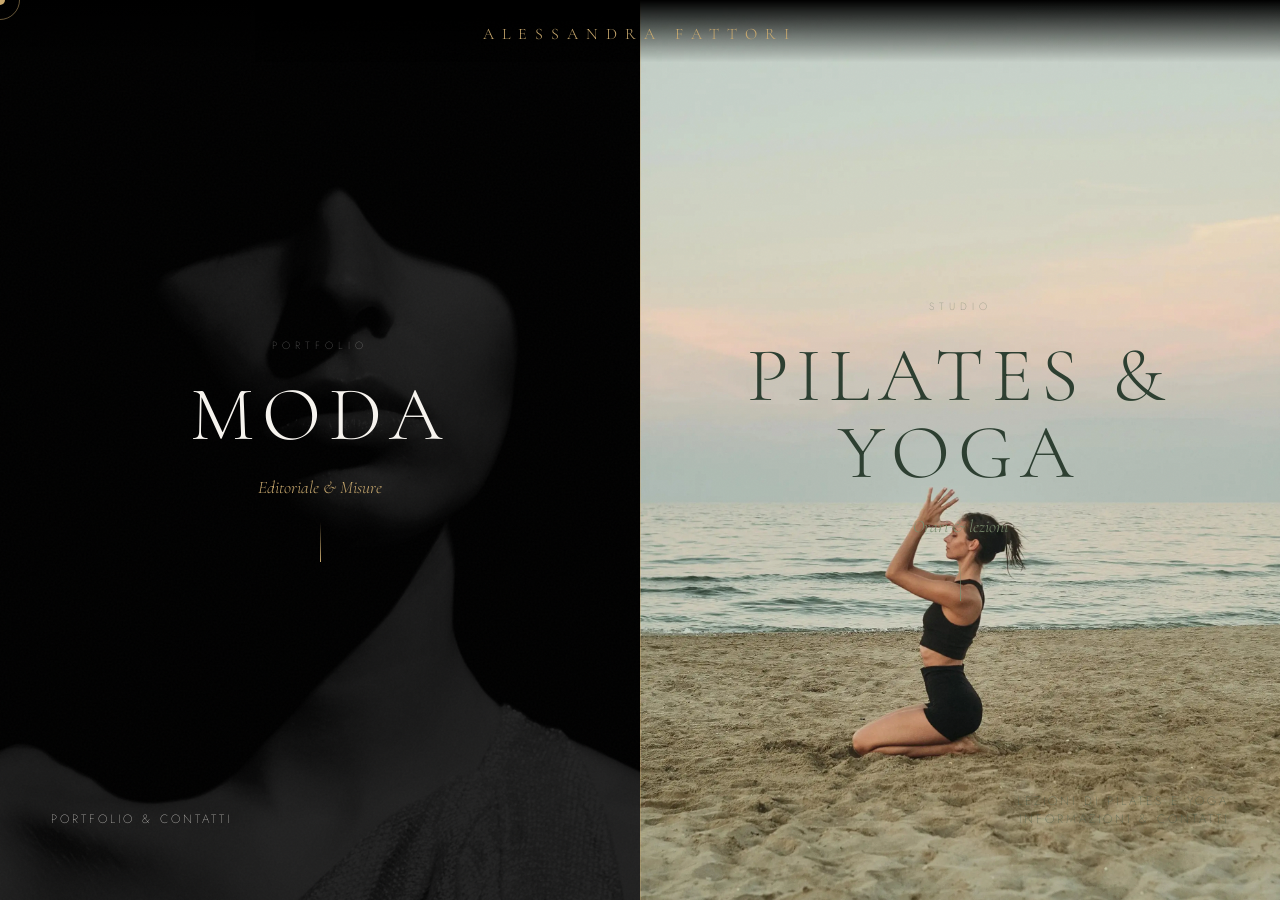
==== index.html @ 03ca9e57 "first commit" ====
<!DOCTYPE html>
<html lang="en">

<head>
  <meta charset="UTF-8">
  <meta name="viewport" content="width=device-width, initial-scale=1.0">
  <title>Alessandra Fattori</title>
  <link
    href="https://fonts.googleapis.com/css2?family=Cormorant+Garamond:ital,wght@0,300;0,400;1,300;1,400&family=Jost:wght@200;300;400&display=swap"
    rel="stylesheet">
  <link rel="stylesheet" href="style.css">
</head>

<body>

  <div class="load-mask"></div>
  <div class="grain"></div>
  <div class="cursor" id="cursor"></div>
  <div class="cursor-ring" id="cursorRing"></div>

  <div class="top-strip">
    <span class="top-name">Alessandra Fattori</span>
  </div>

  <div class="container">
    <!-- Fashion -->
    <a href="fashion/index.html" class="side fashion">
      <div class="bg-shape"></div>
      <div class="bg-shape bg-shape-2"></div>
      <div class="hover-bar"></div>
      <div class="side-content">
        <span class="name-tag">Portfolio</span>
        <h1>Moda</h1>
        <span class="side-sub">Editoriale &amp; Misure</span>
        <div class="arrow-cta">
          <div class="arrow-line"></div>
        </div>
      </div>
      <div class="corner-tag">Portfolio &amp; Contatti</div>
    </a>

    <div class="divider"></div>

    <!-- Wellness -->
    <a href="wellness/index.html" class="side wellness">
      <div class="bg-shape"></div>
      <div class="hover-bar"></div>
      <div class="side-content">
        <span class="name-tag">Studio</span>
        <h1>Pilates &amp; Yoga</h1>
        <span class="side-sub">Orari &amp; lezioni</span>
        <div class="arrow-cta">
          <div class="arrow-line"></div>
        </div>
      </div>
      <div class="corner-tag">Lezioni di Pilates e Yoga <br> Informazioni &amp; Contatti</div>
    </a>
  </div>

  <script>
    const cursor = document.getElementById('cursor');
    const ring = document.getElementById('cursorRing');
    let mx = 0, my = 0, rx = 0, ry = 0;

    // Check if device is touch-enabled
    const isTouchDevice = 'ontouchstart' in window || navigator.maxTouchPoints > 0;

    if (!isTouchDevice) {
      document.addEventListener('mousemove', e => {
        mx = e.clientX;
        my = e.clientY;
        cursor.style.left = mx + 'px';
        cursor.style.top = my + 'px';
      });

      function animateRing() {
        rx += (mx - rx) * 0.12;
        ry += (my - ry) * 0.12;
        ring.style.left = rx + 'px';
        ring.style.top = ry + 'px';
        requestAnimationFrame(animateRing);
      }
      animateRing();

      document.querySelectorAll('a').forEach(el => {
        el.addEventListener('mouseenter', () => {
          cursor.style.width = '20px';
          cursor.style.height = '20px';
          ring.style.width = '70px';
          ring.style.height = '70px';
        });
        el.addEventListener('mouseleave', () => {
          cursor.style.width = '10px';
          cursor.style.height = '10px';
          ring.style.width = '40px';
          ring.style.height = '40px';
        });
      });
    } else {
      // Completely remove cursor elements if on mobile
      cursor.style.display = 'none';
      ring.style.display = 'none';
    }
  </script>
</body>

</html>
---- style.css ----
*,
    *::before,
    *::after {
        box-sizing: border-box;
        margin: 0;
        padding: 0;
    }

    :root {
        --black: #0a0a0a;
        --white: #f7f4ef;
        --sage: #7a8c6e;
        --sage-light: #c4ceba;
        --gold: #c9a96e;
    }

    html,
    body {
        height: 100%;
        overflow: hidden;
        cursor: none;
    }

    /* Custom cursor */
    .cursor {
        position: fixed;
        width: 10px;
        height: 10px;
        background: var(--gold);
        border-radius: 50%;
        pointer-events: none;
        z-index: 9999;
        transform: translate(-50%, -50%);
        transition: transform 0.1s, width 0.3s, height 0.3s, opacity 0.3s;
        mix-blend-mode: difference;
    }

    .cursor-ring {
        position: fixed;
        width: 40px;
        height: 40px;
        border: 1px solid rgba(201, 169, 110, 0.5);
        border-radius: 50%;
        pointer-events: none;
        z-index: 9998;
        transform: translate(-50%, -50%);
        transition: transform 0.15s ease-out, width 0.4s, height 0.4s;
    }

    body:hover .cursor {
        opacity: 1;
    }

    /* Container */
    .container {
        display: flex;
        height: 100vh;
        width: 100vw;
        position: relative;
    }

    /* Divider line */
    .divider {
        position: absolute;
        left: 50%;
        top: 0;
        bottom: 0;
        width: 1px;
        background: rgba(201, 169, 110, 0.4);
        z-index: 10;
        transform: scaleY(0);
        transform-origin: top;
        animation: dividerGrow 1.2s cubic-bezier(0.77, 0, 0.175, 1) 0.4s forwards;
    }

    @keyframes dividerGrow {
        to {
            transform: scaleY(1);
        }
    }

    /* Sides */
    .side {
        flex: 1;
        display: flex;
        align-items: center;
        justify-content: center;
        text-decoration: none;
        position: relative;
        overflow: hidden;
        transition: flex ease-in-out 0.75s
    }

    .side:hover {
        flex: 1.15;
    }

    /* Fashion side */
    .fashion {
        background: var(--black);
        background-image: url("assets/fashion/work/10.webp");
        background-size: cover;
        background-blend-mode: soft-light;
        background-position-x: center;
    }

    /* Wellness side */
    .wellness {
        background: var(--white);
        background-image: url("assets/wellness/gallery/bg.webp");
        background-size: cover;
        background-position-y: center;
    }

    /* Animated background shapes */
    .bg-shape {
        position: absolute;
        border-radius: 50%;
        pointer-events: none;
        opacity: 0;
        animation: shapeFloat 8s ease-in-out infinite;
    }

    .fashion .bg-shape {
        width: 300px;
        height: 300px;
        border: 1px solid rgba(201, 169, 110, 0.08);
        top: 10%;
        left: 10%;
        animation-delay: 1s;
    }

    .fashion .bg-shape-2 {
        width: 200px;
        height: 200px;
        border: 1px solid rgba(201, 169, 110, 0.05);
        bottom: 15%;
        right: 15%;
        animation-delay: 3s;
    }

    .wellness .bg-shape {
        width: 350px;
        height: 350px;
        border: 1px solid rgba(122, 140, 110, 0.12);
        bottom: 5%;
        right: 5%;
        animation-delay: 2s;
    }

    @keyframes shapeFloat {
        0% {
            opacity: 0;
            transform: scale(0.8) rotate(0deg);
        }

        20% {
            opacity: 1;
        }

        50% {
            transform: scale(1.1) rotate(10deg);
        }

        80% {
            opacity: 1;
        }

        100% {
            opacity: 0;
            transform: scale(0.8) rotate(20deg);
        }
    }

    /* Content */
    .side-content {
        position: relative;
        z-index: 2;
        display: flex;
        flex-direction: column;
        align-items: center;
        gap: 1.5rem;
        text-align: center;
    }

    /* Name on top - shared */
    .name-tag {
        font-family: 'Jost', sans-serif;
        font-weight: 200;
        font-size: 0.65rem;
        letter-spacing: 5px;
        text-transform: uppercase;
        opacity: 0;
        animation: fadeUp 1s ease 0.8s forwards;
    }

    .fashion .name-tag {
        color: rgba(247, 244, 239, 0.4);
    }

    .wellness .name-tag {
        color: rgba(74, 93, 78, 0.5);
    }

    /* Main title */
    .side h1 {
        font-family: 'Cormorant Garamond', serif;
        font-weight: 300;
        font-size: clamp(3rem, 6vw, 5.5rem);
        letter-spacing: 8px;
        text-transform: uppercase;
        line-height: 1;
        opacity: 0;
        animation: fadeUp 1s ease 1s forwards;
    }

    .fashion h1 {
        color: var(--white);
    }

    .wellness h1 {
        color: #2c3e30;
    }

    /* Italic subtitle */
    .side-sub {
        font-family: 'Cormorant Garamond', serif;
        font-style: italic;
        font-weight: 300;
        font-size: clamp(0.9rem, 1.5vw, 1.1rem);
        opacity: 0;
        animation: fadeUp 1s ease 1.2s forwards;
    }

    .fashion .side-sub {
        color: var(--gold);
    }

    .wellness .side-sub {
        color: var(--sage);
    }

    /* Arrow CTA */
    .arrow-cta {
        display: flex;
        flex-direction: column;
        align-items: center;
        gap: 8px;
        opacity: 0;
        animation: fadeUp 1s ease 1.5s forwards;
    }

    .arrow-line {
        width: 1px;
        height: 40px;
        background: linear-gradient(to bottom, transparent, currentColor);
        animation: arrowPulse 2s ease-in-out infinite 2s;
    }

    .fashion .arrow-line {
        color: var(--gold);
        background: linear-gradient(to bottom, transparent, var(--gold));
    }

    .wellness .arrow-line {
        color: var(--sage);
        background: linear-gradient(to bottom, transparent, var(--sage));
    }

    @keyframes arrowPulse {

        0%,
        100% {
            opacity: 0.4;
            transform: scaleY(1);
        }

        50% {
            opacity: 1;
            transform: scaleY(1.3);
        }
    }

    /* Corner tag */
    .corner-tag {
        position: absolute;
        font-family: 'Jost', sans-serif;
        font-weight: 200;
        font-size: 0.75rem;
        letter-spacing: 3px;
        text-transform: uppercase;
        opacity: 0;
        animation: fadeIn 1s ease 1.8s forwards;
    }

    .fashion .corner-tag {
        color: rgba(247, 244, 239, 0.75);
        bottom: 8%;
        left: 8%;
    }

    .wellness .corner-tag {
        color: rgba(74, 93, 78, 0.75);
        bottom: 8%;
        right: 8%;
        text-align: right;
    }

    /* Hover reveal bar */
    .hover-bar {
        position: absolute;
        bottom: 0;
        left: 0;
        right: 0;
        height: 3px;
        transform: scaleX(0);
        transition: transform 0.5s cubic-bezier(0.77, 0, 0.175, 1);
    }

    .fashion .hover-bar {
        background: var(--gold);
    }

    .wellness .hover-bar {
        background: var(--sage);
    }

    .side:hover .hover-bar {
        transform: scaleX(1);
    }

    /* Top name strip */
    .top-strip {
        position: fixed;
        top: 0;
        left: 0;
        right: 0;
        z-index: 100;
        display: flex;
        justify-content: center;
        padding: 1.5rem;
        pointer-events: none;
        background: linear-gradient(rgb(0, 0, 0) 0%, #0000 92%);
    }

    .top-name {
        font-family: 'Cormorant Garamond', serif;
        font-weight: 300;
        letter-spacing: 8px;
        text-transform: uppercase;
        color: var(--gold);
        opacity: 0;
        animation: fadeIn 1.5s ease 2s forwards;
        mix-blend-mode: difference;
        filter: invert(0);
    }

    @keyframes fadeUp {
        from {
            opacity: 0;
            transform: translateY(20px);
        }

        to {
            opacity: 1;
            transform: translateY(0);
        }
    }

    @keyframes fadeIn {
        from {
            opacity: 0;
        }

        to {
            opacity: 1;
        }
    }

    /* Grain overlay */
    .grain {
        position: fixed;
        inset: 0;
        pointer-events: none;
        z-index: 50;
        opacity: 0.025;
        background-image: url("data:image/svg+xml,%3Csvg viewBox='0 0 512 512' xmlns='http://www.w3.org/2000/svg'%3E%3Cfilter id='noise'%3E%3CfeTurbulence type='fractalNoise' baseFrequency='0.85' numOctaves='4' stitchTiles='stitch'/%3E%3C/filter%3E%3Crect width='100%25' height='100%25' filter='url(%23noise)'/%3E%3C/svg%3E");
    }

    /* Page load mask */
    .load-mask {
        position: fixed;
        inset: 0;
        background: var(--black);
        z-index: 200;
        animation: maskReveal 1s cubic-bezier(0.77, 0, 0.175, 1) 0.1s forwards;
    }

    @keyframes maskReveal {
        to {
            transform: translateY(-100%);
        }
    }

    @media (max-width: 900px) {

        html,
        body {
            overflow: auto;
            cursor: auto;
        }

        /* Allow scrolling if content overflows */

        .container {
            flex-direction: column;
            height: auto;
            min-height: 100vh;
        }

        .side {
            padding: 4rem 1rem;
            /* Give content space on mobile */
            min-height: 50vh;
            flex: 1;
        }

        /* Adjust Divider for Vertical Layout */
        .divider {
            width: 100%;
            height: 1px;
            left: 0;
            top: 50%;
            transform: scaleX(0);
            transform-origin: left;
        }

        @keyframes dividerGrow {
            to {
                transform: scaleX(1);
            }
        }

        /* Typography Refinements */
        .side h1 {
            font-size: clamp(2.5rem, 12vw, 4rem);
            letter-spacing: 4px;
        }

        .side-sub {
            font-size: 1rem;
        }

        /* Hide custom cursor on mobile/tablet */
        .cursor,
        .cursor-ring {
            display: none;
        }

        .side:hover {
            flex: 1;
            /* Disable the flex-expansion on mobile for better stability */
        }

        /* Adjust Corner Tags */
        .corner-tag {
            bottom: 2rem;
            left: 0;
            right: 0;
            text-align: center !important;
            width: 100%;
        }

        .top-strip {
            padding: 1rem;
            background: rgba(0, 0, 0, 0.1);
            backdrop-filter: blur(5px);
        }
    }

    /* Specific Tablet Optimization */
    @media (min-width: 600px) and (max-width: 900px) {
        .side {
            min-height: 50vh;
        }
    }
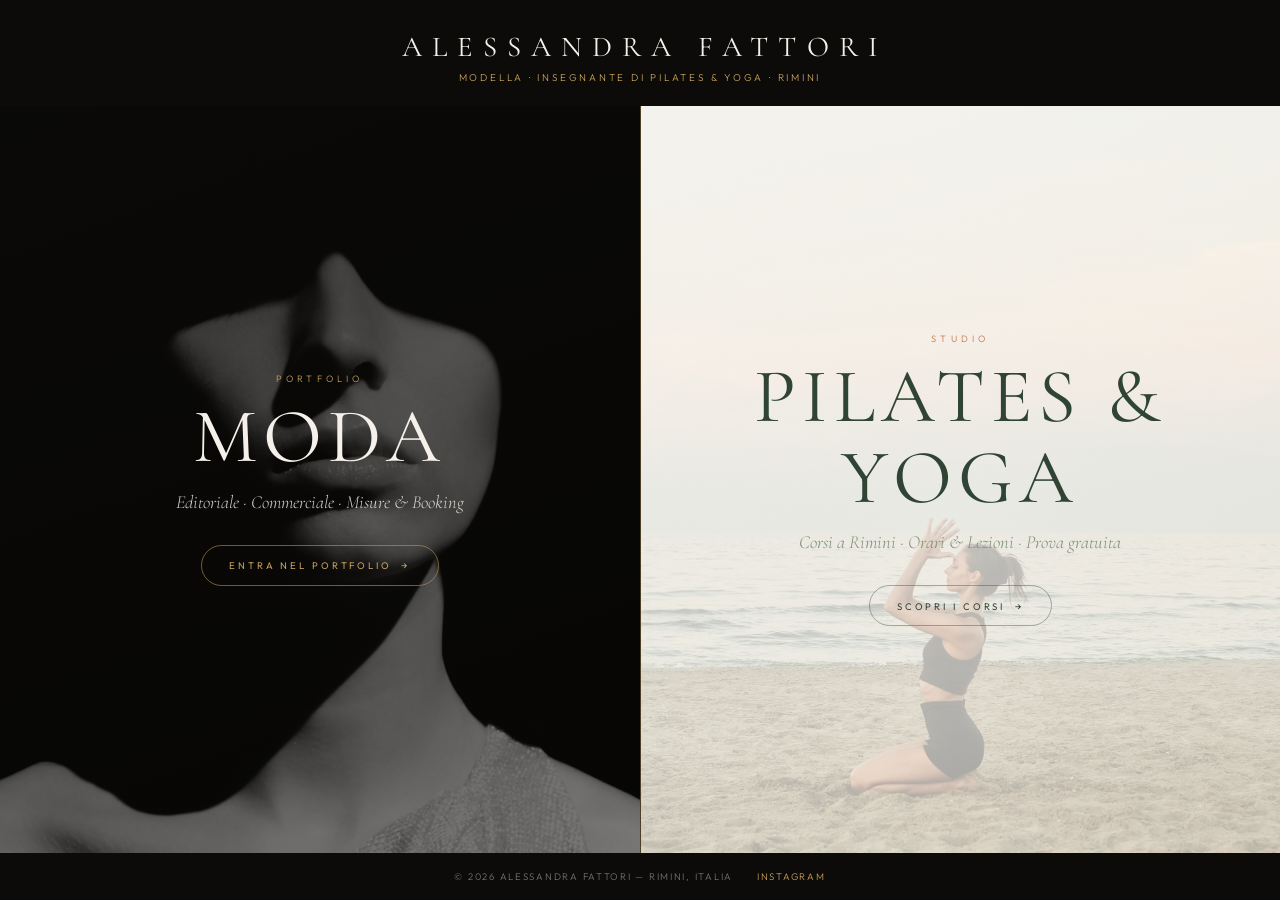
==== commit 39328d0b: "restyle and SEO" ====
--- a/index.html
+++ b/index.html
@@ -1,107 +1,112 @@
 <!DOCTYPE html>
-<html lang="en">
+<html lang="it">
 
 <head>
   <meta charset="UTF-8">
   <meta name="viewport" content="width=device-width, initial-scale=1.0">
-  <title>Alessandra Fattori</title>
+  <title>Alessandra Fattori | Modella & Lezioni di Pilates e Yoga a Rimini</title>
+  <meta name="description"
+    content="Alessandra Fattori: modella professionista e insegnante di Pilates e Yoga a Rimini. Sfoglia il portfolio moda o scopri corsi, orari e prenotazioni delle lezioni.">
+  <link rel="canonical" href="https://alessandrafattori.it/">
+  <meta name="theme-color" content="#0c0b09">
+
+  <!-- Open Graph / Social -->
+  <meta property="og:type" content="website">
+  <meta property="og:locale" content="it_IT">
+  <meta property="og:url" content="https://alessandrafattori.it/">
+  <meta property="og:title" content="Alessandra Fattori | Modella & Pilates e Yoga a Rimini">
+  <meta property="og:description"
+    content="Un profilo, due anime: portfolio moda e lezioni di Pilates e Yoga a Rimini. Scegli il tuo percorso.">
+  <meta property="og:image" content="https://alessandrafattori.it/assets/fashion/hero/7.webp">
+  <meta name="twitter:card" content="summary_large_image">
+
+  <link rel="icon"
+    href="data:image/svg+xml,%3Csvg xmlns='http://www.w3.org/2000/svg' viewBox='0 0 64 64'%3E%3Crect width='64' height='64' rx='14' fill='%230c0b09'/%3E%3Ctext x='32' y='42' font-family='Georgia,serif' font-size='30' fill='%23c6a15b' text-anchor='middle'%3EAF%3C/text%3E%3C/svg%3E">
+
+  <link rel="preconnect" href="https://fonts.googleapis.com">
+  <link rel="preconnect" href="https://fonts.gstatic.com" crossorigin>
   <link
-    href="https://fonts.googleapis.com/css2?family=Cormorant+Garamond:ital,wght@0,300;0,400;1,300;1,400&family=Jost:wght@200;300;400&display=swap"
+    href="https://fonts.googleapis.com/css2?family=Cormorant+Garamond:ital,wght@0,300;0,400;0,500;1,300;1,400&family=Outfit:wght@200;300;400;500&display=swap"
     rel="stylesheet">
   <link rel="stylesheet" href="style.css">
+
+  <script type="application/ld+json">
+  {
+    "@context": "https://schema.org",
+    "@graph": [
+      {
+        "@type": "WebSite",
+        "@id": "https://alessandrafattori.it/#website",
+        "url": "https://alessandrafattori.it/",
+        "name": "Alessandra Fattori",
+        "inLanguage": "it-IT"
+      },
+      {
+        "@type": "Person",
+        "@id": "https://alessandrafattori.it/#person",
+        "name": "Alessandra Fattori",
+        "url": "https://alessandrafattori.it/",
+        "jobTitle": ["Modella", "Insegnante di Pilates e Yoga"],
+        "knowsLanguage": ["it", "en"],
+        "homeLocation": {
+          "@type": "Place",
+          "address": {
+            "@type": "PostalAddress",
+            "addressLocality": "Rimini",
+            "addressRegion": "Emilia-Romagna",
+            "addressCountry": "IT"
+          }
+        },
+        "sameAs": ["https://www.instagram.com/alessandrafattori_/"]
+      }
+    ]
+  }
+  </script>
 </head>
 
 <body>
 
-  <div class="load-mask"></div>
-  <div class="grain"></div>
-  <div class="cursor" id="cursor"></div>
-  <div class="cursor-ring" id="cursorRing"></div>
+  <header class="brand">
+    <h1 class="brand-name">Alessandra Fattori</h1>
+    <p class="brand-tagline">Modella &middot; Insegnante di Pilates &amp; Yoga &middot; Rimini</p>
+  </header>
 
-  <div class="top-strip">
-    <span class="top-name">Alessandra Fattori</span>
-  </div>
+  <main class="split" aria-label="Scegli la sezione">
 
-  <div class="container">
-    <!-- Fashion -->
-    <a href="fashion/index.html" class="side fashion">
-      <div class="bg-shape"></div>
-      <div class="bg-shape bg-shape-2"></div>
-      <div class="hover-bar"></div>
-      <div class="side-content">
-        <span class="name-tag">Portfolio</span>
-        <h1>Moda</h1>
-        <span class="side-sub">Editoriale &amp; Misure</span>
-        <div class="arrow-cta">
-          <div class="arrow-line"></div>
-        </div>
-      </div>
-      <div class="corner-tag">Portfolio &amp; Contatti</div>
+    <!-- Moda -->
+    <a href="fashion/index.html" class="panel panel--fashion">
+      <span class="panel-bg" role="presentation"></span>
+      <span class="panel-veil" role="presentation"></span>
+      <span class="panel-content">
+        <span class="panel-kicker">Portfolio</span>
+        <span class="panel-title">Moda</span>
+        <span class="panel-sub">Editoriale &middot; Commerciale &middot; Misure &amp; Booking</span>
+        <span class="panel-cta">Entra nel portfolio<span class="panel-cta-arrow" aria-hidden="true">&rarr;</span></span>
+      </span>
     </a>
 
-    <div class="divider"></div>
+    <!-- Pilates & Yoga -->
+    <a href="wellness/index.html" class="panel panel--wellness">
+      <span class="panel-bg" role="presentation"></span>
+      <span class="panel-veil" role="presentation"></span>
+      <span class="panel-content">
+        <span class="panel-kicker">Studio</span>
+        <span class="panel-title">Pilates &amp; Yoga</span>
+        <span class="panel-sub">Corsi a Rimini &middot; Orari &amp; Lezioni &middot; Prova gratuita</span>
+        <span class="panel-cta">Scopri i corsi<span class="panel-cta-arrow" aria-hidden="true">&rarr;</span></span>
+      </span>
+    </a>
 
-    <!-- Wellness -->
-    <a href="wellness/index.html" class="side wellness">
-      <div class="bg-shape"></div>
-      <div class="hover-bar"></div>
-      <div class="side-content">
-        <span class="name-tag">Studio</span>
-        <h1>Pilates &amp; Yoga</h1>
-        <span class="side-sub">Orari &amp; lezioni</span>
-        <div class="arrow-cta">
-          <div class="arrow-line"></div>
-        </div>
-      </div>
-      <div class="corner-tag">Lezioni di Pilates e Yoga <br> Informazioni &amp; Contatti</div>
-    </a>
-  </div>
+  </main>
+
+  <footer class="home-footer">
+    <span>&copy; <span id="year">2026</span> Alessandra Fattori &mdash; Rimini, Italia</span>
+    <a href="https://www.instagram.com/alessandrafattori_/" rel="noopener" target="_blank">Instagram</a>
+  </footer>
 
   <script>
-    const cursor = document.getElementById('cursor');
-    const ring = document.getElementById('cursorRing');
-    let mx = 0, my = 0, rx = 0, ry = 0;
-
-    // Check if device is touch-enabled
-    const isTouchDevice = 'ontouchstart' in window || navigator.maxTouchPoints > 0;
-
-    if (!isTouchDevice) {
-      document.addEventListener('mousemove', e => {
-        mx = e.clientX;
-        my = e.clientY;
-        cursor.style.left = mx + 'px';
-        cursor.style.top = my + 'px';
-      });
-
-      function animateRing() {
-        rx += (mx - rx) * 0.12;
-        ry += (my - ry) * 0.12;
-        ring.style.left = rx + 'px';
-        ring.style.top = ry + 'px';
-        requestAnimationFrame(animateRing);
-      }
-      animateRing();
-
-      document.querySelectorAll('a').forEach(el => {
-        el.addEventListener('mouseenter', () => {
-          cursor.style.width = '20px';
-          cursor.style.height = '20px';
-          ring.style.width = '70px';
-          ring.style.height = '70px';
-        });
-        el.addEventListener('mouseleave', () => {
-          cursor.style.width = '10px';
-          cursor.style.height = '10px';
-          ring.style.width = '40px';
-          ring.style.height = '40px';
-        });
-      });
-    } else {
-      // Completely remove cursor elements if on mobile
-      cursor.style.display = 'none';
-      ring.style.display = 'none';
-    }
+    document.getElementById('year').textContent = new Date().getFullYear();
   </script>
 </body>
 
-</html>+</html>
--- a/style.css
+++ b/style.css
@@ -1,486 +1,330 @@
-    *,
-    *::before,
-    *::after {
-        box-sizing: border-box;
-        margin: 0;
-        padding: 0;
-    }
-
-    :root {
-        --black: #0a0a0a;
-        --white: #f7f4ef;
-        --sage: #7a8c6e;
-        --sage-light: #c4ceba;
-        --gold: #c9a96e;
-    }
-
-    html,
-    body {
-        height: 100%;
-        overflow: hidden;
-        cursor: none;
-    }
-
-    /* Custom cursor */
-    .cursor {
-        position: fixed;
-        width: 10px;
-        height: 10px;
-        background: var(--gold);
-        border-radius: 50%;
-        pointer-events: none;
-        z-index: 9999;
-        transform: translate(-50%, -50%);
-        transition: transform 0.1s, width 0.3s, height 0.3s, opacity 0.3s;
-        mix-blend-mode: difference;
-    }
-
-    .cursor-ring {
-        position: fixed;
-        width: 40px;
-        height: 40px;
-        border: 1px solid rgba(201, 169, 110, 0.5);
-        border-radius: 50%;
-        pointer-events: none;
-        z-index: 9998;
-        transform: translate(-50%, -50%);
-        transition: transform 0.15s ease-out, width 0.4s, height 0.4s;
-    }
-
-    body:hover .cursor {
-        opacity: 1;
-    }
-
-    /* Container */
-    .container {
-        display: flex;
-        height: 100vh;
-        width: 100vw;
-        position: relative;
-    }
-
-    /* Divider line */
-    .divider {
-        position: absolute;
-        left: 50%;
-        top: 0;
-        bottom: 0;
-        width: 1px;
-        background: rgba(201, 169, 110, 0.4);
-        z-index: 10;
-        transform: scaleY(0);
-        transform-origin: top;
-        animation: dividerGrow 1.2s cubic-bezier(0.77, 0, 0.175, 1) 0.4s forwards;
-    }
-
-    @keyframes dividerGrow {
-        to {
-            transform: scaleY(1);
-        }
-    }
-
-    /* Sides */
-    .side {
-        flex: 1;
-        display: flex;
-        align-items: center;
-        justify-content: center;
-        text-decoration: none;
-        position: relative;
-        overflow: hidden;
-        transition: flex ease-in-out 0.75s
-    }
-
-    .side:hover {
-        flex: 1.15;
-    }
-
-    /* Fashion side */
-    .fashion {
-        background: var(--black);
-        background-image: url("assets/fashion/work/10.webp");
-        background-size: cover;
-        background-blend-mode: soft-light;
-        background-position-x: center;
-    }
-
-    /* Wellness side */
-    .wellness {
-        background: var(--white);
-        background-image: url("assets/wellness/gallery/bg.webp");
-        background-size: cover;
-        background-position-y: center;
-    }
-
-    /* Animated background shapes */
-    .bg-shape {
-        position: absolute;
-        border-radius: 50%;
-        pointer-events: none;
-        opacity: 0;
-        animation: shapeFloat 8s ease-in-out infinite;
-    }
-
-    .fashion .bg-shape {
-        width: 300px;
-        height: 300px;
-        border: 1px solid rgba(201, 169, 110, 0.08);
-        top: 10%;
-        left: 10%;
-        animation-delay: 1s;
-    }
-
-    .fashion .bg-shape-2 {
-        width: 200px;
-        height: 200px;
-        border: 1px solid rgba(201, 169, 110, 0.05);
-        bottom: 15%;
-        right: 15%;
-        animation-delay: 3s;
-    }
-
-    .wellness .bg-shape {
-        width: 350px;
-        height: 350px;
-        border: 1px solid rgba(122, 140, 110, 0.12);
-        bottom: 5%;
-        right: 5%;
-        animation-delay: 2s;
-    }
-
-    @keyframes shapeFloat {
-        0% {
-            opacity: 0;
-            transform: scale(0.8) rotate(0deg);
-        }
-
-        20% {
-            opacity: 1;
-        }
-
-        50% {
-            transform: scale(1.1) rotate(10deg);
-        }
-
-        80% {
-            opacity: 1;
-        }
-
-        100% {
-            opacity: 0;
-            transform: scale(0.8) rotate(20deg);
-        }
-    }
-
-    /* Content */
-    .side-content {
-        position: relative;
-        z-index: 2;
-        display: flex;
-        flex-direction: column;
-        align-items: center;
-        gap: 1.5rem;
-        text-align: center;
-    }
-
-    /* Name on top - shared */
-    .name-tag {
-        font-family: 'Jost', sans-serif;
-        font-weight: 200;
-        font-size: 0.65rem;
-        letter-spacing: 5px;
-        text-transform: uppercase;
-        opacity: 0;
-        animation: fadeUp 1s ease 0.8s forwards;
-    }
-
-    .fashion .name-tag {
-        color: rgba(247, 244, 239, 0.4);
-    }
-
-    .wellness .name-tag {
-        color: rgba(74, 93, 78, 0.5);
-    }
-
-    /* Main title */
-    .side h1 {
-        font-family: 'Cormorant Garamond', serif;
-        font-weight: 300;
-        font-size: clamp(3rem, 6vw, 5.5rem);
-        letter-spacing: 8px;
-        text-transform: uppercase;
-        line-height: 1;
-        opacity: 0;
-        animation: fadeUp 1s ease 1s forwards;
-    }
-
-    .fashion h1 {
-        color: var(--white);
-    }
-
-    .wellness h1 {
-        color: #2c3e30;
-    }
-
-    /* Italic subtitle */
-    .side-sub {
-        font-family: 'Cormorant Garamond', serif;
-        font-style: italic;
-        font-weight: 300;
-        font-size: clamp(0.9rem, 1.5vw, 1.1rem);
-        opacity: 0;
-        animation: fadeUp 1s ease 1.2s forwards;
-    }
-
-    .fashion .side-sub {
-        color: var(--gold);
-    }
-
-    .wellness .side-sub {
-        color: var(--sage);
-    }
-
-    /* Arrow CTA */
-    .arrow-cta {
-        display: flex;
-        flex-direction: column;
-        align-items: center;
-        gap: 8px;
-        opacity: 0;
-        animation: fadeUp 1s ease 1.5s forwards;
-    }
-
-    .arrow-line {
-        width: 1px;
-        height: 40px;
-        background: linear-gradient(to bottom, transparent, currentColor);
-        animation: arrowPulse 2s ease-in-out infinite 2s;
-    }
-
-    .fashion .arrow-line {
-        color: var(--gold);
-        background: linear-gradient(to bottom, transparent, var(--gold));
-    }
-
-    .wellness .arrow-line {
-        color: var(--sage);
-        background: linear-gradient(to bottom, transparent, var(--sage));
-    }
-
-    @keyframes arrowPulse {
-
-        0%,
-        100% {
-            opacity: 0.4;
-            transform: scaleY(1);
-        }
-
-        50% {
-            opacity: 1;
-            transform: scaleY(1.3);
-        }
-    }
-
-    /* Corner tag */
-    .corner-tag {
-        position: absolute;
-        font-family: 'Jost', sans-serif;
-        font-weight: 200;
-        font-size: 0.75rem;
-        letter-spacing: 3px;
-        text-transform: uppercase;
-        opacity: 0;
-        animation: fadeIn 1s ease 1.8s forwards;
-    }
-
-    .fashion .corner-tag {
-        color: rgba(247, 244, 239, 0.75);
-        bottom: 8%;
-        left: 8%;
-    }
-
-    .wellness .corner-tag {
-        color: rgba(74, 93, 78, 0.75);
-        bottom: 8%;
-        right: 8%;
-        text-align: right;
-    }
-
-    /* Hover reveal bar */
-    .hover-bar {
-        position: absolute;
-        bottom: 0;
-        left: 0;
-        right: 0;
-        height: 3px;
-        transform: scaleX(0);
-        transition: transform 0.5s cubic-bezier(0.77, 0, 0.175, 1);
-    }
-
-    .fashion .hover-bar {
-        background: var(--gold);
-    }
-
-    .wellness .hover-bar {
-        background: var(--sage);
-    }
-
-    .side:hover .hover-bar {
-        transform: scaleX(1);
-    }
-
-    /* Top name strip */
-    .top-strip {
-        position: fixed;
-        top: 0;
-        left: 0;
-        right: 0;
-        z-index: 100;
-        display: flex;
-        justify-content: center;
-        padding: 1.5rem;
-        pointer-events: none;
-        background: linear-gradient(rgb(0, 0, 0) 0%, #0000 92%);
-    }
-
-    .top-name {
-        font-family: 'Cormorant Garamond', serif;
-        font-weight: 300;
-        letter-spacing: 8px;
-        text-transform: uppercase;
-        color: var(--gold);
-        opacity: 0;
-        animation: fadeIn 1.5s ease 2s forwards;
-        mix-blend-mode: difference;
-        filter: invert(0);
-    }
-
-    @keyframes fadeUp {
-        from {
-            opacity: 0;
-            transform: translateY(20px);
-        }
-
-        to {
-            opacity: 1;
-            transform: translateY(0);
-        }
-    }
-
-    @keyframes fadeIn {
-        from {
-            opacity: 0;
-        }
-
-        to {
-            opacity: 1;
-        }
-    }
-
-    /* Grain overlay */
-    .grain {
-        position: fixed;
-        inset: 0;
-        pointer-events: none;
-        z-index: 50;
-        opacity: 0.025;
-        background-image: url("data:image/svg+xml,%3Csvg viewBox='0 0 512 512' xmlns='http://www.w3.org/2000/svg'%3E%3Cfilter id='noise'%3E%3CfeTurbulence type='fractalNoise' baseFrequency='0.85' numOctaves='4' stitchTiles='stitch'/%3E%3C/filter%3E%3Crect width='100%25' height='100%25' filter='url(%23noise)'/%3E%3C/svg%3E");
-    }
-
-    /* Page load mask */
-    .load-mask {
-        position: fixed;
-        inset: 0;
-        background: var(--black);
-        z-index: 200;
-        animation: maskReveal 1s cubic-bezier(0.77, 0, 0.175, 1) 0.1s forwards;
-    }
-
-    @keyframes maskReveal {
-        to {
-            transform: translateY(-100%);
-        }
-    }
-
-    @media (max-width: 900px) {
-
-        html,
-        body {
-            overflow: auto;
-            cursor: auto;
-        }
-
-        /* Allow scrolling if content overflows */
-
-        .container {
-            flex-direction: column;
-            height: auto;
-            min-height: 100vh;
-        }
-
-        .side {
-            padding: 4rem 1rem;
-            /* Give content space on mobile */
-            min-height: 50vh;
-            flex: 1;
-        }
-
-        /* Adjust Divider for Vertical Layout */
-        .divider {
-            width: 100%;
-            height: 1px;
-            left: 0;
-            top: 50%;
-            transform: scaleX(0);
-            transform-origin: left;
-        }
-
-        @keyframes dividerGrow {
-            to {
-                transform: scaleX(1);
-            }
-        }
-
-        /* Typography Refinements */
-        .side h1 {
-            font-size: clamp(2.5rem, 12vw, 4rem);
-            letter-spacing: 4px;
-        }
-
-        .side-sub {
-            font-size: 1rem;
-        }
-
-        /* Hide custom cursor on mobile/tablet */
-        .cursor,
-        .cursor-ring {
-            display: none;
-        }
-
-        .side:hover {
-            flex: 1;
-            /* Disable the flex-expansion on mobile for better stability */
-        }
-
-        /* Adjust Corner Tags */
-        .corner-tag {
-            bottom: 2rem;
-            left: 0;
-            right: 0;
-            text-align: center !important;
-            width: 100%;
-        }
-
-        .top-strip {
-            padding: 1rem;
-            background: rgba(0, 0, 0, 0.1);
-            backdrop-filter: blur(5px);
-        }
-    }
-
-    /* Specific Tablet Optimization */
-    @media (min-width: 600px) and (max-width: 900px) {
-        .side {
-            min-height: 50vh;
-        }
-    }+/* ============================================================
+   Alessandra Fattori — Home (split landing)
+   Mobile-first · two identities: Moda (dark/gold) & Wellness (cream/sage)
+   ============================================================ */
+
+*,
+*::before,
+*::after {
+  box-sizing: border-box;
+  margin: 0;
+  padding: 0;
+}
+
+:root {
+  /* Moda */
+  --ink: #0c0b09;
+  --ivory: #f5f1ea;
+  --gold: #c6a15b;
+  /* Wellness */
+  --cream: #faf7f2;
+  --forest: #2f4432;
+  --sage: #7c8f74;
+  --terracotta: #c2764f;
+
+  --serif: 'Cormorant Garamond', Georgia, serif;
+  --sans: 'Outfit', system-ui, sans-serif;
+}
+
+html {
+  height: 100%;
+}
+
+body {
+  min-height: 100svh;
+  display: flex;
+  flex-direction: column;
+  font-family: var(--sans);
+  background: var(--ink);
+  color: var(--ivory);
+  -webkit-font-smoothing: antialiased;
+}
+
+/* ---------- Brand header ---------- */
+.brand {
+  padding: 1.4rem 1.25rem 1.1rem;
+  text-align: center;
+  animation: fadeDown 0.9s ease both;
+}
+
+.brand-name {
+  font-family: var(--serif);
+  font-weight: 400;
+  font-size: clamp(1.35rem, 4.5vw, 1.8rem);
+  letter-spacing: 0.35em;
+  text-transform: uppercase;
+  color: var(--ivory);
+  text-indent: 0.35em; /* compensa il letter-spacing per centrare */
+}
+
+.brand-tagline {
+  margin-top: 0.45rem;
+  font-size: 0.62rem;
+  font-weight: 300;
+  letter-spacing: 0.28em;
+  text-transform: uppercase;
+  color: var(--gold);
+}
+
+/* ---------- Split panels ---------- */
+.split {
+  flex: 1;
+  display: flex;
+  flex-direction: column;
+}
+
+.panel {
+  position: relative;
+  display: flex;
+  align-items: center;
+  justify-content: center;
+  min-height: max(300px, 38svh);
+  padding: 3rem 1.5rem;
+  overflow: hidden;
+  text-decoration: none;
+  isolation: isolate;
+  animation: panelIn 1s ease both;
+}
+
+.panel--wellness {
+  animation-delay: 0.15s;
+}
+
+.panel-bg {
+  position: absolute;
+  inset: 0;
+  z-index: -2;
+  background-size: cover;
+  background-position: center;
+  transform: scale(1.03);
+  transition: transform 1.2s cubic-bezier(0.22, 1, 0.36, 1);
+}
+
+.panel--fashion .panel-bg {
+  background-image: url("assets/fashion/work/10.webp");
+  background-position: center 25%;
+}
+
+.panel--wellness .panel-bg {
+  background-image: url("assets/wellness/gallery/bg.webp");
+}
+
+.panel-veil {
+  position: absolute;
+  inset: 0;
+  z-index: -1;
+  transition: background 0.6s ease;
+}
+
+.panel--fashion .panel-veil {
+  background: linear-gradient(160deg, rgba(12, 11, 9, 0.82) 0%, rgba(12, 11, 9, 0.55) 100%);
+}
+
+.panel--wellness .panel-veil {
+  background: linear-gradient(160deg, rgba(250, 247, 242, 0.88) 0%, rgba(250, 247, 242, 0.62) 100%);
+}
+
+.panel-content {
+  display: flex;
+  flex-direction: column;
+  align-items: center;
+  gap: 0.8rem;
+  text-align: center;
+}
+
+.panel-kicker {
+  font-size: 0.58rem;
+  font-weight: 300;
+  letter-spacing: 0.45em;
+  text-transform: uppercase;
+}
+
+.panel--fashion .panel-kicker {
+  color: var(--gold);
+}
+
+.panel--wellness .panel-kicker {
+  color: var(--terracotta);
+}
+
+.panel-title {
+  font-family: var(--serif);
+  font-weight: 400;
+  font-size: clamp(2.6rem, 9vw, 4.8rem);
+  line-height: 1.05;
+  letter-spacing: 0.08em;
+  text-transform: uppercase;
+}
+
+.panel--fashion .panel-title {
+  color: var(--ivory);
+}
+
+.panel--wellness .panel-title {
+  color: var(--forest);
+}
+
+.panel-sub {
+  font-family: var(--serif);
+  font-style: italic;
+  font-size: clamp(0.95rem, 2.8vw, 1.15rem);
+  font-weight: 300;
+}
+
+.panel--fashion .panel-sub {
+  color: rgba(245, 241, 234, 0.85);
+}
+
+.panel--wellness .panel-sub {
+  color: var(--sage);
+}
+
+.panel-cta {
+  margin-top: 1.2rem;
+  display: inline-flex;
+  align-items: center;
+  gap: 0.6rem;
+  padding: 0.85rem 1.7rem;
+  font-size: 0.6rem;
+  font-weight: 400;
+  letter-spacing: 0.3em;
+  text-transform: uppercase;
+  border-radius: 999px;
+  transition: background 0.35s ease, color 0.35s ease, transform 0.35s ease;
+}
+
+.panel--fashion .panel-cta {
+  color: var(--gold);
+  border: 1px solid rgba(198, 161, 91, 0.55);
+}
+
+.panel--wellness .panel-cta {
+  color: var(--forest);
+  border: 1px solid rgba(47, 68, 50, 0.4);
+}
+
+.panel-cta-arrow {
+  transition: transform 0.35s ease;
+}
+
+/* Hover / focus states */
+.panel:hover .panel-bg,
+.panel:focus-visible .panel-bg {
+  transform: scale(1.09);
+}
+
+.panel--fashion:hover .panel-cta,
+.panel--fashion:focus-visible .panel-cta {
+  background: var(--gold);
+  color: var(--ink);
+}
+
+.panel--wellness:hover .panel-cta,
+.panel--wellness:focus-visible .panel-cta {
+  background: var(--forest);
+  color: var(--cream);
+}
+
+.panel:hover .panel-cta-arrow {
+  transform: translateX(4px);
+}
+
+.panel:focus-visible {
+  outline: 2px solid var(--gold);
+  outline-offset: -4px;
+}
+
+/* ---------- Footer ---------- */
+.home-footer {
+  display: flex;
+  flex-wrap: wrap;
+  gap: 0.5rem 1.5rem;
+  align-items: center;
+  justify-content: center;
+  padding: 1.1rem 1.25rem;
+  font-size: 0.6rem;
+  font-weight: 300;
+  letter-spacing: 0.18em;
+  text-transform: uppercase;
+  color: rgba(245, 241, 234, 0.45);
+  background: var(--ink);
+}
+
+.home-footer a {
+  color: var(--gold);
+  text-decoration: none;
+  transition: color 0.3s;
+}
+
+.home-footer a:hover {
+  color: var(--ivory);
+}
+
+/* ---------- Animations ---------- */
+@keyframes fadeDown {
+  from {
+    opacity: 0;
+    transform: translateY(-14px);
+  }
+
+  to {
+    opacity: 1;
+    transform: none;
+  }
+}
+
+@keyframes panelIn {
+  from {
+    opacity: 0;
+    transform: translateY(24px);
+  }
+
+  to {
+    opacity: 1;
+    transform: none;
+  }
+}
+
+@media (prefers-reduced-motion: reduce) {
+
+  *,
+  *::before,
+  *::after {
+    animation-duration: 0.01ms !important;
+    transition-duration: 0.01ms !important;
+  }
+}
+
+/* ============================================================
+   Desktop: side-by-side split
+   ============================================================ */
+@media (min-width: 900px) {
+  body {
+    height: 100svh;
+    overflow: hidden;
+  }
+
+  .brand {
+    padding: 1.8rem 2rem 1.4rem;
+  }
+
+  .split {
+    flex-direction: row;
+    min-height: 0;
+  }
+
+  .panel {
+    flex: 1;
+    min-height: 0;
+    transition: flex 0.7s cubic-bezier(0.22, 1, 0.36, 1);
+  }
+
+  .panel:hover {
+    flex: 1.25;
+  }
+
+  /* sottile linea divisoria dorata */
+  .panel--wellness {
+    border-left: 1px solid rgba(198, 161, 91, 0.35);
+  }
+}
